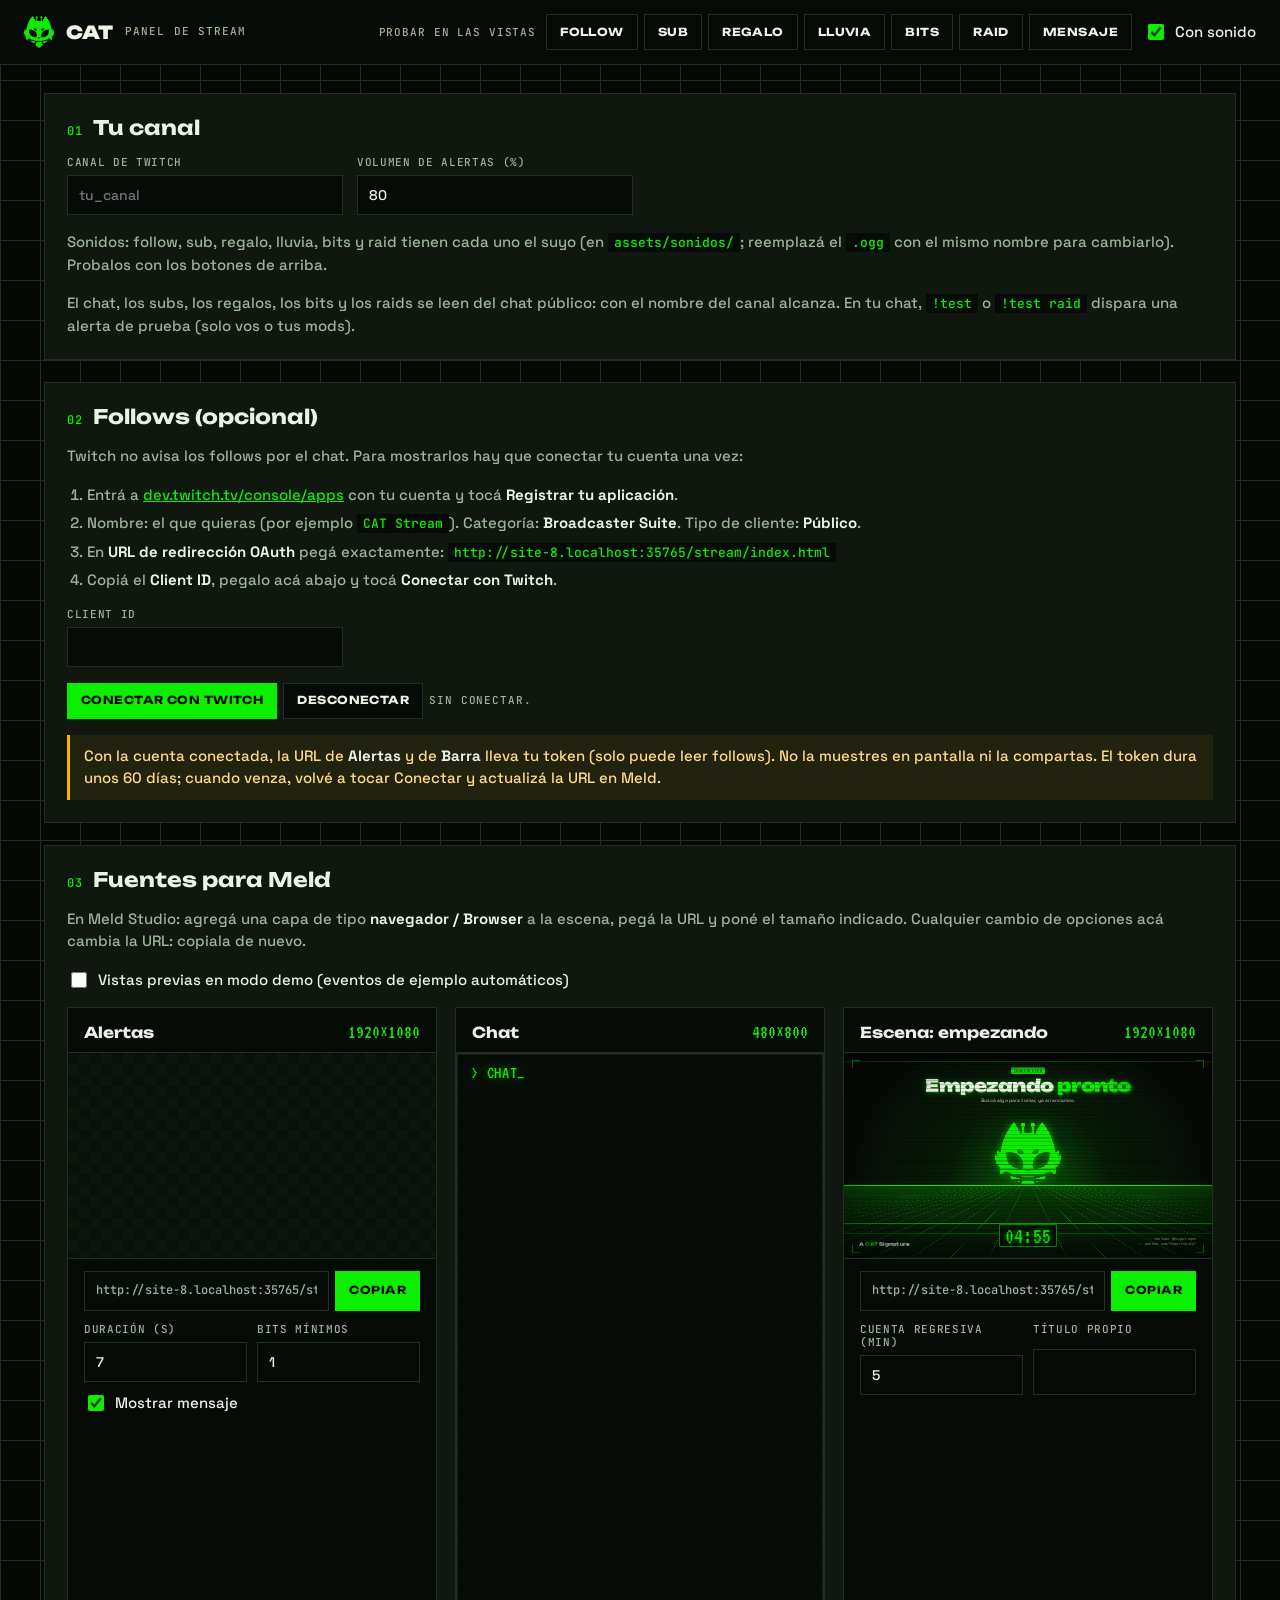
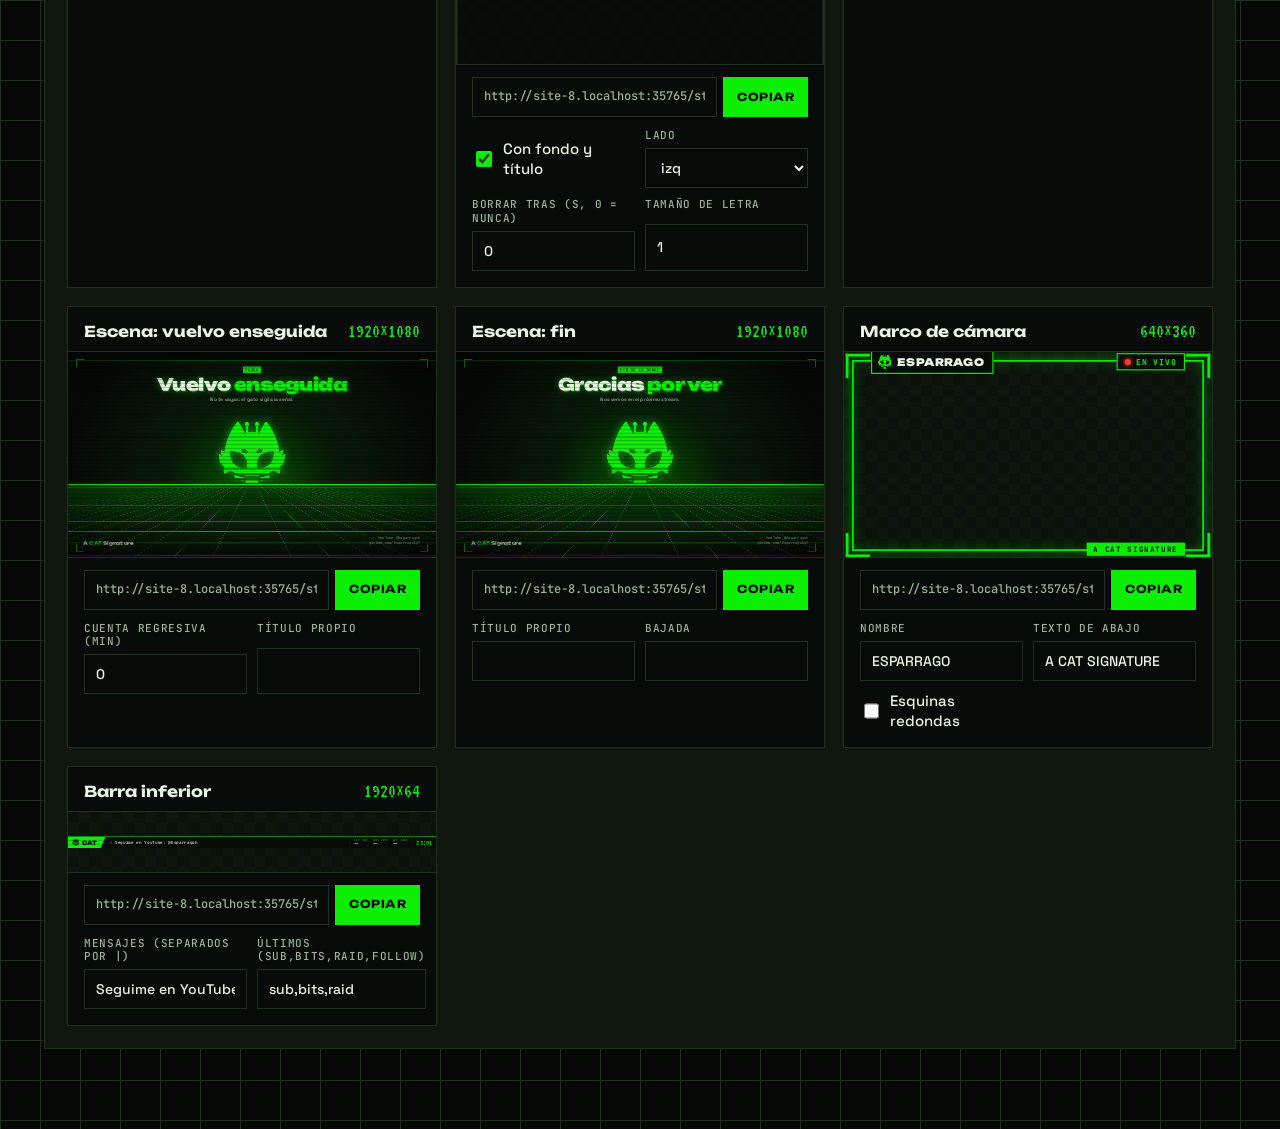
==== stream/index.html @ 01204c51 "Pack de stream CAT: alertas con sonido, chat, escenas, marco de cámara, barra y panel" ====
<!doctype html>
<html lang="es">
<head>
<meta charset="utf-8">
<meta name="viewport" content="width=device-width, initial-scale=1">
<title>CAT Stream</title>
<link rel="icon" href="assets/favicon-64.png">
<link rel="stylesheet" href="assets/cat-stream.css">
<style>
  html, body { overflow: auto; background: var(--noche); font-size: 15px; }
  body { min-height: 100vh; background: linear-gradient(var(--linea) 1px, transparent 1px) 0 0 / 40px 40px, linear-gradient(90deg, var(--linea) 1px, transparent 1px) 0 0 / 40px 40px, #050805; }
  .top { position: sticky; top: 0; z-index: 5; display: flex; align-items: center; justify-content: space-between; gap: 16px; padding: 14px 24px; background: var(--noche); border-bottom: 1px solid var(--linea); }
  .marca { display: flex; align-items: center; gap: 12px; }
  .marca .cat { width: 30px; }
  .marca b { font: 900 18px/1 var(--display); }
  .marca small { font: 500 11px/1 var(--mono); color: var(--liquen); letter-spacing: .1em; text-transform: uppercase; }
  .pruebas { display: flex; gap: 6px; flex-wrap: wrap; align-items: center; }
  .pruebas span { font: 500 11px/1 var(--mono); color: var(--liquen); text-transform: uppercase; letter-spacing: .08em; margin-right: 4px; }
  main { max-width: 1240px; margin: 0 auto; padding: 28px 24px 80px; display: grid; gap: 22px; }
  .caja { background: var(--musgo); border: 1px solid var(--linea); padding: 22px; display: grid; gap: 16px; }
  h2 { margin: 0; display: flex; gap: 10px; align-items: baseline; font: 700 20px/1.2 var(--display); }
  h2 small { font: 500 12px/1 var(--mono); color: var(--verde); letter-spacing: .1em; }
  p { margin: 0; color: var(--liquen); line-height: 1.5; }
  p b, li b { color: var(--hueso); }
  a { color: var(--verde); }
  code { font: 500 13px/1.4 var(--mono); color: var(--verde); background: var(--noche); padding: 1px 6px; }
  .campos { display: grid; grid-template-columns: repeat(auto-fill, minmax(240px, 1fr)); gap: 14px; }
  label.campo { display: grid; gap: 6px; }
  label.campo > span { font: 500 11px/1.2 var(--mono); color: var(--liquen); text-transform: uppercase; letter-spacing: .06em; }
  input[type=text], input[type=number], select { width: 100%; min-height: 40px; padding: 8px 11px; background: var(--noche); color: var(--hueso); border: 1px solid var(--linea); font: 500 14px/1.3 var(--lectura); border-radius: 0; }
  input:focus, select:focus { outline: none; border-color: var(--verde); }
  .check { display: flex; align-items: center; gap: 8px; cursor: pointer; color: var(--hueso); }
  .check input { accent-color: #0CEE00; width: 16px; height: 16px; }
  .btn { all: unset; box-sizing: border-box; cursor: pointer; display: inline-flex; align-items: center; justify-content: center; min-height: 36px; padding: 0 14px; font: 700 11px/1 var(--display); text-transform: uppercase; letter-spacing: .04em; color: var(--hueso); box-shadow: inset 0 0 0 1px var(--linea); background: var(--noche); }
  .btn:hover { color: var(--verde); box-shadow: inset 0 0 0 1px var(--verde); }
  .btn:focus-visible { outline: 2px solid var(--verde); outline-offset: 2px; }
  .btn.pri { background: var(--verde); color: var(--noche); box-shadow: none; }
  .fuentes { display: grid; grid-template-columns: repeat(auto-fill, minmax(360px, 1fr)); gap: 18px; }
  .fuente { background: var(--noche); border: 1px solid var(--linea); display: grid; align-content: start; }
  .fu-cab { display: flex; justify-content: space-between; align-items: baseline; gap: 10px; padding: 14px 16px 10px; }
  .fu-cab b { font: 700 15px/1.2 var(--display); }
  .fu-cab span { font: 400 20px/1 var(--pantalla); color: var(--verde); }
  .vista { position: relative; overflow: hidden; background: repeating-conic-gradient(#0d150d 0 25%, #0a110a 0 50%) 0 0 / 22px 22px; border-top: 1px solid var(--linea); border-bottom: 1px solid var(--linea); }
  .vista iframe { position: absolute; left: 0; top: 0; border: 0; transform-origin: 0 0; pointer-events: none; background: transparent; }
  .fu-url { display: grid; grid-template-columns: 1fr auto; gap: 6px; padding: 12px 16px 4px; }
  .fu-url input { font: 500 12px/1.3 var(--mono); color: var(--liquen); }
  .fu-op { padding: 8px 16px 16px; display: grid; gap: 10px; }
  .fu-op .campos { grid-template-columns: repeat(auto-fill, minmax(140px, 1fr)); gap: 10px; }
  ol { margin: 0; padding-left: 20px; color: var(--liquen); display: grid; gap: 6px; line-height: 1.5; }
  .estado { font: 500 13px/1.4 var(--mono); color: var(--liquen); }
  .estado.ok { color: var(--verde); }
  .aviso { border-left: 3px solid #ffb000; padding: 10px 14px; background: rgba(255,176,0,.08); color: #ffd98a; }
  @media (max-width: 600px) { .top { flex-direction: column; align-items: flex-start; } main { padding: 20px 16px 60px; } .fuentes { grid-template-columns: 1fr; } }
</style>
</head>
<body>
<header class="top">
  <div class="marca"><span class="cat"></span><b>CAT</b><small>Panel de stream</small></div>
  <div class="pruebas" id="pruebas">
    <span>Probar en las vistas</span>
    <button class="btn" data-a="follow">Follow</button>
    <button class="btn" data-a="sub">Sub</button>
    <button class="btn" data-a="gift">Regalo</button>
    <button class="btn" data-a="giftbomb">Lluvia</button>
    <button class="btn" data-a="bits">Bits</button>
    <button class="btn" data-a="raid">Raid</button>
    <button class="btn" data-c="1">Mensaje</button>
    <label class="check" style="margin-left:6px"><input type="checkbox" id="sonar" checked> Con sonido</label>
  </div>
</header>

<main>
  <section class="caja">
    <h2><small>01</small>Tu canal</h2>
    <div class="campos">
      <label class="campo"><span>Canal de Twitch</span><input type="text" id="canal" placeholder="tu_canal" autocomplete="off" spellcheck="false"></label>
      <label class="campo"><span>Volumen de alertas (%)</span><input type="number" id="volumen" min="0" max="100" value="80"></label>
    </div>
    <p>Sonidos: follow, sub, regalo, lluvia, bits y raid tienen cada uno el suyo (en <code>assets/sonidos/</code>; reemplazá el <code>.ogg</code> con el mismo nombre para cambiarlo). Probalos con los botones de arriba.</p>
    <p>El chat, los subs, los regalos, los bits y los raids se leen del chat público: con el nombre del canal alcanza. En tu chat, <code>!test</code> o <code>!test raid</code> dispara una alerta de prueba (solo vos o tus mods).</p>
  </section>

  <section class="caja">
    <h2><small>02</small>Follows (opcional)</h2>
    <p>Twitch no avisa los follows por el chat. Para mostrarlos hay que conectar tu cuenta una vez:</p>
    <ol>
      <li>Entrá a <a href="https://dev.twitch.tv/console/apps" target="_blank" rel="noopener">dev.twitch.tv/console/apps</a> con tu cuenta y tocá <b>Registrar tu aplicación</b>.</li>
      <li>Nombre: el que quieras (por ejemplo <code>CAT Stream</code>). Categoría: <b>Broadcaster Suite</b>. Tipo de cliente: <b>Público</b>.</li>
      <li>En <b>URL de redirección OAuth</b> pegá exactamente: <code id="redir"></code></li>
      <li>Copiá el <b>Client ID</b>, pegalo acá abajo y tocá <b>Conectar con Twitch</b>.</li>
    </ol>
    <div class="campos">
      <label class="campo"><span>Client ID</span><input type="text" id="cid" autocomplete="off" spellcheck="false"></label>
    </div>
    <div class="pruebas">
      <button class="btn pri" id="conectar" type="button">Conectar con Twitch</button>
      <button class="btn" id="desconectar" type="button">Desconectar</button>
      <span class="estado" id="tw-estado"></span>
    </div>
    <p class="aviso">Con la cuenta conectada, la URL de <b>Alertas</b> y de <b>Barra</b> lleva tu token (solo puede leer follows). No la muestres en pantalla ni la compartas. El token dura unos 60 días; cuando venza, volvé a tocar Conectar y actualizá la URL en Meld.</p>
  </section>

  <section class="caja">
    <h2><small>03</small>Fuentes para Meld</h2>
    <p>En Meld Studio: agregá una capa de tipo <b>navegador / Browser</b> a la escena, pegá la URL y poné el tamaño indicado. Cualquier cambio de opciones acá cambia la URL: copiala de nuevo.</p>
    <label class="check"><input type="checkbox" id="demo"> Vistas previas en modo demo (eventos de ejemplo automáticos)</label>
    <div class="fuentes" id="fuentes"></div>
  </section>
</main>

<script>
(function () {
  const $ = (s) => document.querySelector(s);
  const base = location.href.replace(/[#?].*$/, '').replace(/[^/]*$/, '');
  const self = base + 'index.html';
  $('#redir').textContent = location.origin + location.pathname;

  /* ---------- estado guardado ---------- */
  const KEY = 'cat-stream';
  let S = { canal: '', volumen: 80, cid: '', token: '', demo: false, o: {} };
  try { S = { ...S, ...JSON.parse(localStorage.getItem(KEY)) }; } catch (e) {}
  const save = () => { try { localStorage.setItem(KEY, JSON.stringify(S)); } catch (e) {} };

  // vuelta de Twitch con el token en el hash
  if (location.hash.includes('access_token=')) {
    const h = new URLSearchParams(location.hash.slice(1));
    S.token = h.get('access_token') || ''; save();
    history.replaceState(null, '', location.pathname + location.search);
  }

  /* ---------- fuentes ---------- */
  const FU = [
    { id: 'alertas', name: 'Alertas', size: [1920, 1080], file: 'alertas.html', twitch: true,
      ops: [['duracion', 'Duración (s)', 'number', 7], ['minbits', 'Bits mínimos', 'number', 1], ['mensajes', 'Mostrar mensaje', 'check', true]] },
    { id: 'chat', name: 'Chat', size: [480, 800], file: 'chat.html',
      ops: [['panel', 'Con fondo y título', 'check', true], ['lado', 'Lado', 'select', 'izq', ['izq', 'der']], ['borrar', 'Borrar tras (s, 0 = nunca)', 'number', 0], ['escala', 'Tamaño de letra', 'number', 1]] },
    { id: 'inicio', name: 'Escena: empezando', size: [1920, 1080], file: 'escena.html', fixed: { modo: 'inicio' },
      ops: [['min', 'Cuenta regresiva (min)', 'number', 5], ['titulo', 'Título propio', 'text', '']] },
    { id: 'pausa', name: 'Escena: vuelvo enseguida', size: [1920, 1080], file: 'escena.html', fixed: { modo: 'pausa' },
      ops: [['min', 'Cuenta regresiva (min)', 'number', 0], ['titulo', 'Título propio', 'text', '']] },
    { id: 'fin', name: 'Escena: fin', size: [1920, 1080], file: 'escena.html', fixed: { modo: 'fin' },
      ops: [['titulo', 'Título propio', 'text', ''], ['sub', 'Bajada', 'text', '']] },
    { id: 'camara', name: 'Marco de cámara', size: [640, 360], file: 'camara.html',
      ops: [['nombre', 'Nombre', 'text', 'ESPARRAGO'], ['abajo', 'Texto de abajo', 'text', 'A CAT SIGNATURE'], ['redondo', 'Esquinas redondas', 'check', false]] },
    { id: 'barra', name: 'Barra inferior', size: [1920, 64], file: 'barra.html', twitch: true,
      ops: [['msgs', 'Mensajes (separados por |)', 'text', 'Seguime en YouTube: @Esparragoh|Mis mods: github.com/EsparragoCAT|A CAT Signature'], ['ultimos', 'Últimos (sub,bits,raid,follow)', 'text', 'sub,bits,raid']] }
  ];

  function url(f, preview) {
    const p = new URLSearchParams();
    if (S.canal) p.set('canal', S.canal.toLowerCase().trim());
    Object.entries(f.fixed || {}).forEach(([k, v]) => p.set(k, v));
    const o = S.o[f.id] || {};
    for (const [k, , type, def] of f.ops) {
      const v = k in o ? o[k] : def;
      if (type === 'check') { if (v !== def) p.set(k, v ? '1' : '0'); else if (v && k === 'panel') p.set(k, '1'); }
      else if (String(v) !== String(def) || ['min', 'nombre'].includes(k)) { if (v !== '' && v != null) p.set(k, v); }
    }
    if (f.id === 'alertas') p.set('volumen', S.volumen);
    if (f.twitch && S.cid && S.token && !preview) { p.set('cid', S.cid); p.set('token', S.token); }
    if (preview) { p.set('sonido', '0'); if (S.demo) p.set('demo', '1'); }
    return base + f.file + '?' + p.toString();
  }

  const box = $('#fuentes');
  box.innerHTML = FU.map((f) => `
    <article class="fuente" data-f="${f.id}">
      <div class="fu-cab"><b>${f.name}</b><span>${f.size[0]}×${f.size[1]}</span></div>
      <div class="vista" style="aspect-ratio:${f.size[0]}/${Math.max(f.size[1], f.size[0] / 6)}"><iframe title="Vista previa: ${f.name}" width="${f.size[0]}" height="${f.size[1]}"></iframe></div>
      <div class="fu-url"><input type="text" readonly aria-label="URL de ${f.name}"><button class="btn pri" type="button" data-copy>Copiar</button></div>
      <div class="fu-op"><div class="campos">${f.ops.map(([k, lbl, type, def, choices]) => {
        const v = (S.o[f.id] || {})[k] ?? def;
        if (type === 'check') return `<label class="check"><input type="checkbox" data-k="${k}" ${v ? 'checked' : ''}> ${lbl}</label>`;
        if (type === 'select') return `<label class="campo"><span>${lbl}</span><select data-k="${k}">${choices.map((c) => `<option ${c === v ? 'selected' : ''}>${c}</option>`).join('')}</select></label>`;
        return `<label class="campo"><span>${lbl}</span><input type="${type}" data-k="${k}" value="${String(v).replace(/"/g, '&quot;')}"></label>`;
      }).join('')}</div></div>
    </article>`).join('');

  function scale(art) {
    const v = art.querySelector('.vista'), fr = art.querySelector('iframe');
    const s = v.clientWidth / fr.width; fr.style.transform = `scale(${s})`;
    if (+fr.height * s < v.clientHeight) fr.style.top = (v.clientHeight - fr.height * s) / 2 + 'px';
  }
  const ro = new ResizeObserver((es) => es.forEach((e) => scale(e.target.closest('.fuente'))));

  function refresh(onlyId) {
    for (const f of FU) {
      if (onlyId && f.id !== onlyId) continue;
      const art = box.querySelector(`[data-f="${f.id}"]`);
      art.querySelector('.fu-url input').value = url(f, false);
      const fr = art.querySelector('iframe'), src = url(f, true);
      if (fr.dataset.src !== src) { fr.dataset.src = src; fr.src = src; }
    }
  }
  box.querySelectorAll('.fuente').forEach((a) => { ro.observe(a.querySelector('.vista')); });

  box.addEventListener('input', (e) => {
    const el = e.target.closest('[data-k]'); if (!el) return;
    const id = el.closest('.fuente').dataset.f;
    S.o[id] = S.o[id] || {};
    S.o[id][el.dataset.k] = el.type === 'checkbox' ? el.checked : el.type === 'number' ? +el.value : el.value;
    save(); clearTimeout(refresh.t); refresh.t = setTimeout(() => refresh(id), 400);
  });
  box.addEventListener('click', async (e) => {
    const b = e.target.closest('[data-copy]'); if (!b) return;
    const inp = b.previousElementSibling;
    try { await navigator.clipboard.writeText(inp.value); } catch (err) { inp.select(); document.execCommand('copy'); }
    b.textContent = 'Copiada'; setTimeout(() => { b.textContent = 'Copiar'; }, 1400);
  });

  /* ---------- canal y opciones generales ---------- */
  $('#canal').value = S.canal; $('#volumen').value = S.volumen; $('#cid').value = S.cid; $('#demo').checked = S.demo;
  $('#canal').addEventListener('input', (e) => { S.canal = e.target.value.replace(/[^a-zA-Z0-9_]/g, ''); save(); clearTimeout(refresh.t); refresh.t = setTimeout(() => refresh(), 500); });
  $('#volumen').addEventListener('input', (e) => { S.volumen = Math.max(0, Math.min(100, +e.target.value || 0)); save(); refresh('alertas'); });
  $('#cid').addEventListener('input', (e) => { S.cid = e.target.value.trim(); save(); });
  $('#demo').addEventListener('change', (e) => { S.demo = e.target.checked; save(); refresh(); });

  /* ---------- pruebas ---------- */
  $('#pruebas').addEventListener('click', (e) => {
    const b = e.target.closest('button'); if (!b) return;
    const msg = b.dataset.a ? { cat: 'alert', kind: b.dataset.a } : { cat: 'chat' };
    box.querySelectorAll('iframe').forEach((fr) => fr.contentWindow && fr.contentWindow.postMessage(msg, '*'));
    // las vistas previas van en silencio; el sonido de prueba suena acá, al volumen elegido
    if (b.dataset.a && $('#sonar').checked) {
      const play = (n, g) => { const a = new Audio('assets/sonidos/' + n + '.ogg'); a.volume = Math.min(1, g * S.volumen / 100); a.play().catch(() => {}); };
      play('encender', 0.45); setTimeout(() => play(b.dataset.a, 1), 140);
    }
  });

  /* ---------- conexión para follows ---------- */
  async function check() {
    const st = $('#tw-estado');
    if (!S.cid || !S.token) { st.textContent = 'Sin conectar.'; st.className = 'estado'; return; }
    try {
      const r = await fetch('https://id.twitch.tv/oauth2/validate', { headers: { Authorization: 'OAuth ' + S.token } });
      if (!r.ok) throw 0;
      const j = await r.json();
      const days = Math.floor(j.expires_in / 86400);
      st.textContent = `Conectado como ${j.login}${days ? ` · vence en ${days} días` : ''}.`; st.className = 'estado ok';
      if (!S.canal) { S.canal = j.login; $('#canal').value = j.login; save(); refresh(); }
    } catch (e) { st.textContent = 'El token venció o no es válido: tocá Conectar de nuevo.'; st.className = 'estado'; }
  }
  $('#conectar').addEventListener('click', () => {
    if (!S.cid) { $('#cid').focus(); $('#tw-estado').textContent = 'Primero pegá el Client ID.'; return; }
    const p = new URLSearchParams({ client_id: S.cid, redirect_uri: location.origin + location.pathname, response_type: 'token', scope: 'moderator:read:followers' });
    location.href = 'https://id.twitch.tv/oauth2/authorize?' + p;
  });
  $('#desconectar').addEventListener('click', () => { S.token = ''; save(); check(); refresh(); });

  refresh(); check();
})();
</script>
</body>
</html>
---- stream/assets/cat-stream.css ----
/* CAT Stream: estilos compartidos de los overlays */
@import url("https://fonts.googleapis.com/css2?family=Unbounded:wght@500;700;900&family=Space+Grotesk:wght@400;500;700&family=JetBrains+Mono:wght@500;700&family=VT323&display=swap");

:root {
  --verde: #0CEE00; --noche: #070b07; --musgo: #0f170f; --bosque: #172217; --linea: #223022;
  --sombra: #0a6b02; --hueso: #eaf4e6; --liquen: #9db39a;
  --display: "Unbounded", system-ui, sans-serif; --lectura: "Space Grotesk", system-ui, sans-serif;
  --mono: "JetBrains Mono", ui-monospace, monospace; --pantalla: "VT323", ui-monospace, monospace;
  --glow: 0 0 18px rgba(12, 238, 0, .55);
}
* { box-sizing: border-box; }
html, body { margin: 0; background: transparent; color: var(--hueso); font: 500 20px/1.35 var(--lectura); overflow: hidden; }
.cat { display: inline-block; aspect-ratio: 839 / 900; background: var(--verde); -webkit-mask: url("cat-mask.png") center / contain no-repeat; mask: url("cat-mask.png") center / contain no-repeat; }
.hud { position: absolute; inset: 0; pointer-events: none;
  --c: var(--verde); --l: 28px; --t: 3px;
  background:
    linear-gradient(var(--c), var(--c)) 0 0 / var(--l) var(--t) no-repeat, linear-gradient(var(--c), var(--c)) 0 0 / var(--t) var(--l) no-repeat,
    linear-gradient(var(--c), var(--c)) 100% 0 / var(--l) var(--t) no-repeat, linear-gradient(var(--c), var(--c)) 100% 0 / var(--t) var(--l) no-repeat,
    linear-gradient(var(--c), var(--c)) 0 100% / var(--l) var(--t) no-repeat, linear-gradient(var(--c), var(--c)) 0 100% / var(--t) var(--l) no-repeat,
    linear-gradient(var(--c), var(--c)) 100% 100% / var(--l) var(--t) no-repeat, linear-gradient(var(--c), var(--c)) 100% 100% / var(--t) var(--l) no-repeat; }
.scan::after { content: ""; position: absolute; inset: 0; pointer-events: none; background: repeating-linear-gradient(to bottom, transparent 0 2px, rgba(0, 0, 0, .18) 2px 3px); }
.chip { display: inline-block; padding: 4px 9px; background: var(--verde); color: var(--noche); font: 700 13px/1.2 var(--mono); letter-spacing: .1em; text-transform: uppercase; }
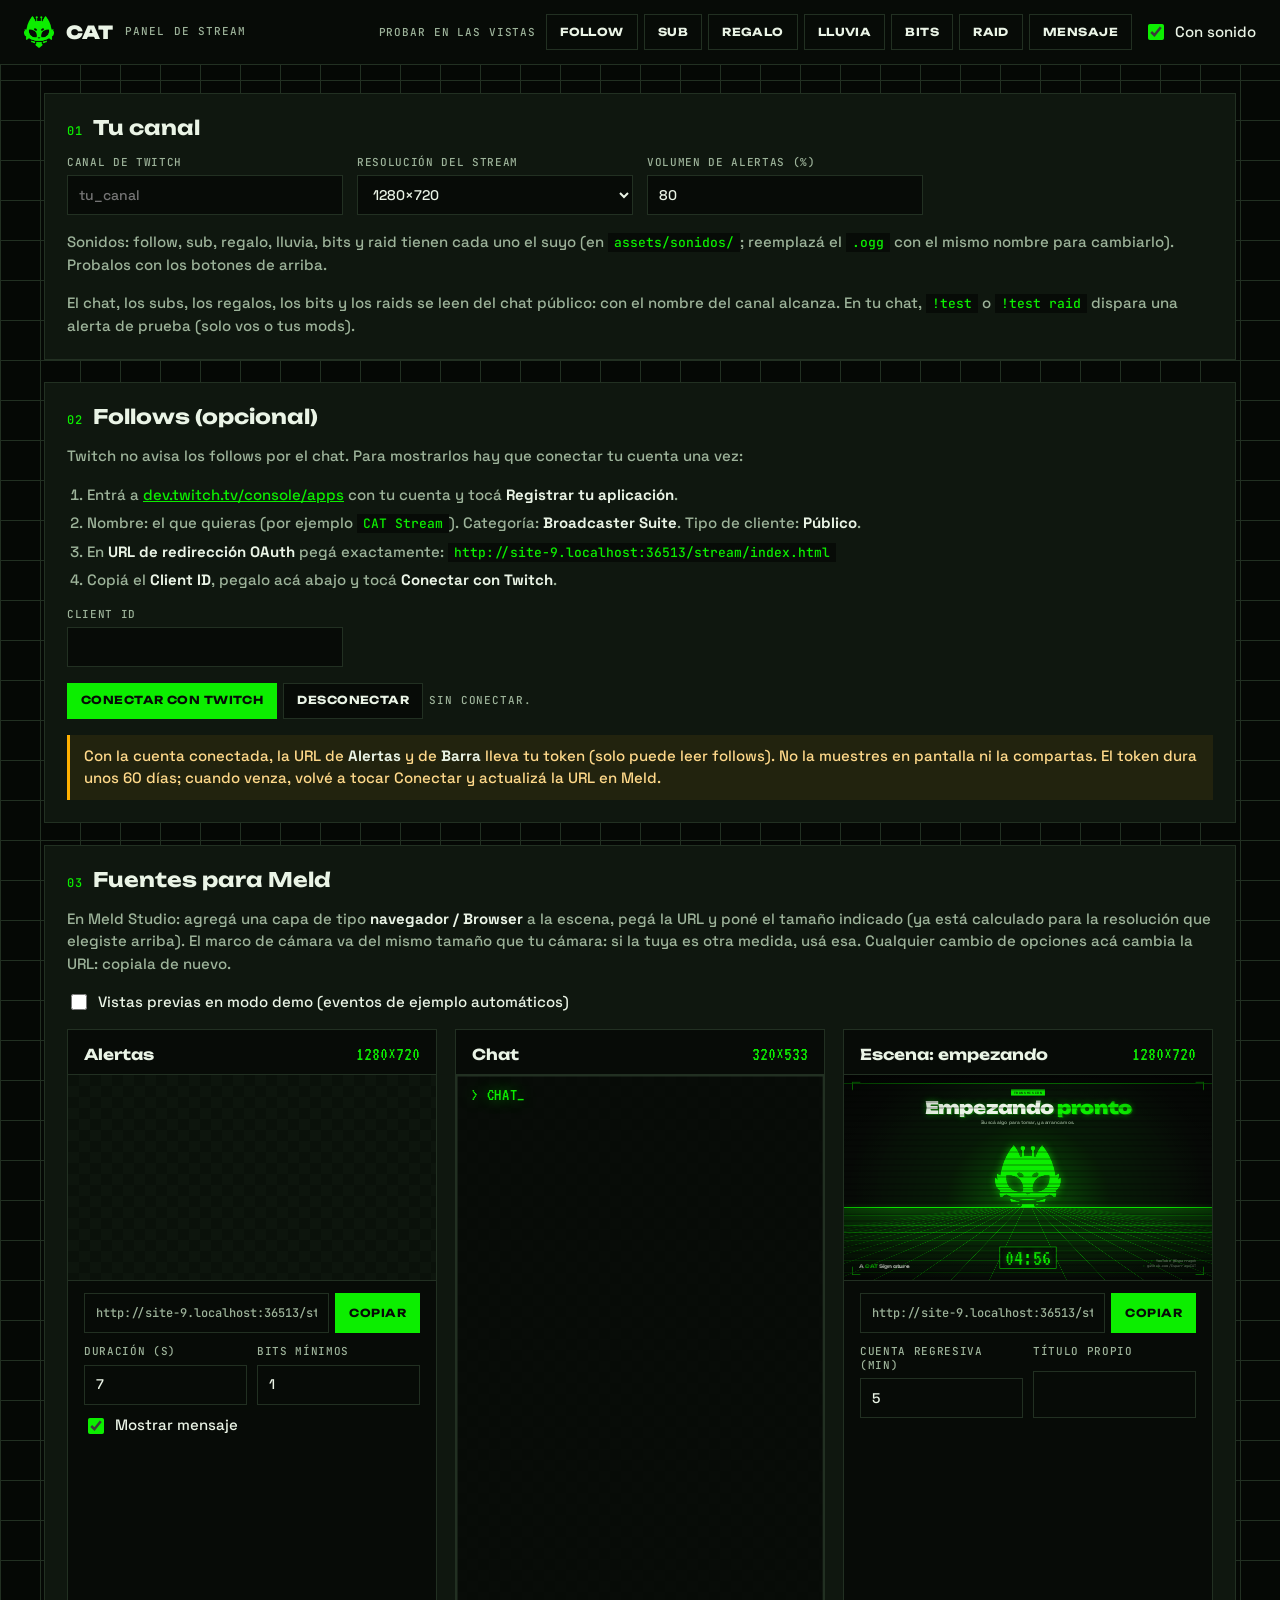
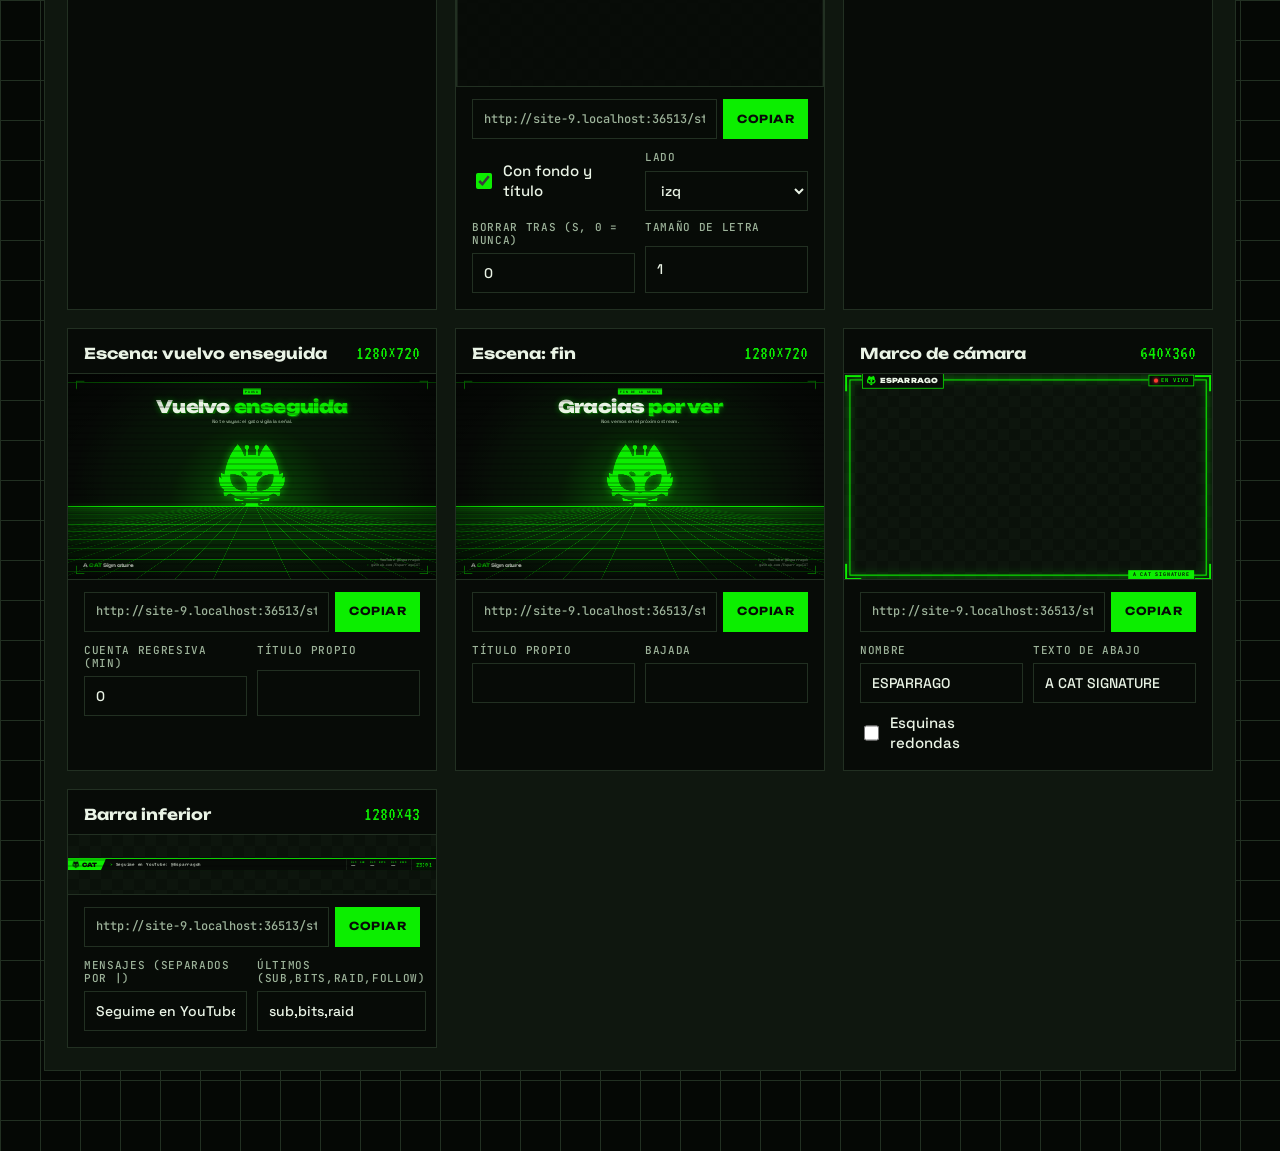
==== commit 5ea594c1: "Stream: escala para 1280x720 y escenas a 30 fps" ====
--- a/stream/index.html
+++ b/stream/index.html
@@ -74,6 +74,7 @@
     <h2><small>01</small>Tu canal</h2>
     <div class="campos">
       <label class="campo"><span>Canal de Twitch</span><input type="text" id="canal" placeholder="tu_canal" autocomplete="off" spellcheck="false"></label>
+      <label class="campo"><span>Resolución del stream</span><select id="res"><option value="720">1280×720</option><option value="1080">1920×1080</option></select></label>
       <label class="campo"><span>Volumen de alertas (%)</span><input type="number" id="volumen" min="0" max="100" value="80"></label>
     </div>
     <p>Sonidos: follow, sub, regalo, lluvia, bits y raid tienen cada uno el suyo (en <code>assets/sonidos/</code>; reemplazá el <code>.ogg</code> con el mismo nombre para cambiarlo). Probalos con los botones de arriba.</p>
@@ -102,7 +103,7 @@
 
   <section class="caja">
     <h2><small>03</small>Fuentes para Meld</h2>
-    <p>En Meld Studio: agregá una capa de tipo <b>navegador / Browser</b> a la escena, pegá la URL y poné el tamaño indicado. Cualquier cambio de opciones acá cambia la URL: copiala de nuevo.</p>
+    <p>En Meld Studio: agregá una capa de tipo <b>navegador / Browser</b> a la escena, pegá la URL y poné el tamaño indicado (ya está calculado para la resolución que elegiste arriba). El marco de cámara va del mismo tamaño que tu cámara: si la tuya es otra medida, usá esa. Cualquier cambio de opciones acá cambia la URL: copiala de nuevo.</p>
     <label class="check"><input type="checkbox" id="demo"> Vistas previas en modo demo (eventos de ejemplo automáticos)</label>
     <div class="fuentes" id="fuentes"></div>
   </section>
@@ -117,7 +118,7 @@
 
   /* ---------- estado guardado ---------- */
   const KEY = 'cat-stream';
-  let S = { canal: '', volumen: 80, cid: '', token: '', demo: false, o: {} };
+  let S = { canal: '', volumen: 80, cid: '', token: '', demo: false, res: '720', o: {} };
   try { S = { ...S, ...JSON.parse(localStorage.getItem(KEY)) }; } catch (e) {}
   const save = () => { try { localStorage.setItem(KEY, JSON.stringify(S)); } catch (e) {} };
 
@@ -140,11 +141,14 @@
       ops: [['min', 'Cuenta regresiva (min)', 'number', 0], ['titulo', 'Título propio', 'text', '']] },
     { id: 'fin', name: 'Escena: fin', size: [1920, 1080], file: 'escena.html', fixed: { modo: 'fin' },
       ops: [['titulo', 'Título propio', 'text', ''], ['sub', 'Bajada', 'text', '']] },
-    { id: 'camara', name: 'Marco de cámara', size: [640, 360], file: 'camara.html',
+    { id: 'camara', name: 'Marco de cámara', size: [960, 540], file: 'camara.html',
       ops: [['nombre', 'Nombre', 'text', 'ESPARRAGO'], ['abajo', 'Texto de abajo', 'text', 'A CAT SIGNATURE'], ['redondo', 'Esquinas redondas', 'check', false]] },
     { id: 'barra', name: 'Barra inferior', size: [1920, 64], file: 'barra.html', twitch: true,
       ops: [['msgs', 'Mensajes (separados por |)', 'text', 'Seguime en YouTube: @Esparragoh|Mis mods: github.com/EsparragoCAT|A CAT Signature'], ['ultimos', 'Últimos (sub,bits,raid,follow)', 'text', 'sub,bits,raid']] }
   ];
+
+  const K = () => (S.res === '1080' ? 1 : 2 / 3);
+  const sz = (f) => [Math.round(f.size[0] * K()), Math.round(f.size[1] * K())];
 
   function url(f, preview) {
     const p = new URLSearchParams();
@@ -157,6 +161,7 @@
       else if (String(v) !== String(def) || ['min', 'nombre'].includes(k)) { if (v !== '' && v != null) p.set(k, v); }
     }
     if (f.id === 'alertas') p.set('volumen', S.volumen);
+    if ((f.id === 'chat' || f.id === 'camara') && K() !== 1) p.set('zoom', K().toFixed(3));
     if (f.twitch && S.cid && S.token && !preview) { p.set('cid', S.cid); p.set('token', S.token); }
     if (preview) { p.set('sonido', '0'); if (S.demo) p.set('demo', '1'); }
     return base + f.file + '?' + p.toString();
@@ -165,8 +170,8 @@
   const box = $('#fuentes');
   box.innerHTML = FU.map((f) => `
     <article class="fuente" data-f="${f.id}">
-      <div class="fu-cab"><b>${f.name}</b><span>${f.size[0]}×${f.size[1]}</span></div>
-      <div class="vista" style="aspect-ratio:${f.size[0]}/${Math.max(f.size[1], f.size[0] / 6)}"><iframe title="Vista previa: ${f.name}" width="${f.size[0]}" height="${f.size[1]}"></iframe></div>
+      <div class="fu-cab"><b>${f.name}</b><span>${sz(f)[0]}×${sz(f)[1]}</span></div>
+      <div class="vista" style="aspect-ratio:${sz(f)[0]}/${Math.max(sz(f)[1], sz(f)[0] / 6)}"><iframe title="Vista previa: ${f.name}" width="${sz(f)[0]}" height="${sz(f)[1]}"></iframe></div>
       <div class="fu-url"><input type="text" readonly aria-label="URL de ${f.name}"><button class="btn pri" type="button" data-copy>Copiar</button></div>
       <div class="fu-op"><div class="campos">${f.ops.map(([k, lbl, type, def, choices]) => {
         const v = (S.o[f.id] || {})[k] ?? def;
@@ -209,6 +214,7 @@
   });
 
   /* ---------- canal y opciones generales ---------- */
+  $('#res').value = S.res; $('#res').addEventListener('change', (e) => { S.res = e.target.value; save(); location.reload(); });
   $('#canal').value = S.canal; $('#volumen').value = S.volumen; $('#cid').value = S.cid; $('#demo').checked = S.demo;
   $('#canal').addEventListener('input', (e) => { S.canal = e.target.value.replace(/[^a-zA-Z0-9_]/g, ''); save(); clearTimeout(refresh.t); refresh.t = setTimeout(() => refresh(), 500); });
   $('#volumen').addEventListener('input', (e) => { S.volumen = Math.max(0, Math.min(100, +e.target.value || 0)); save(); refresh('alertas'); });
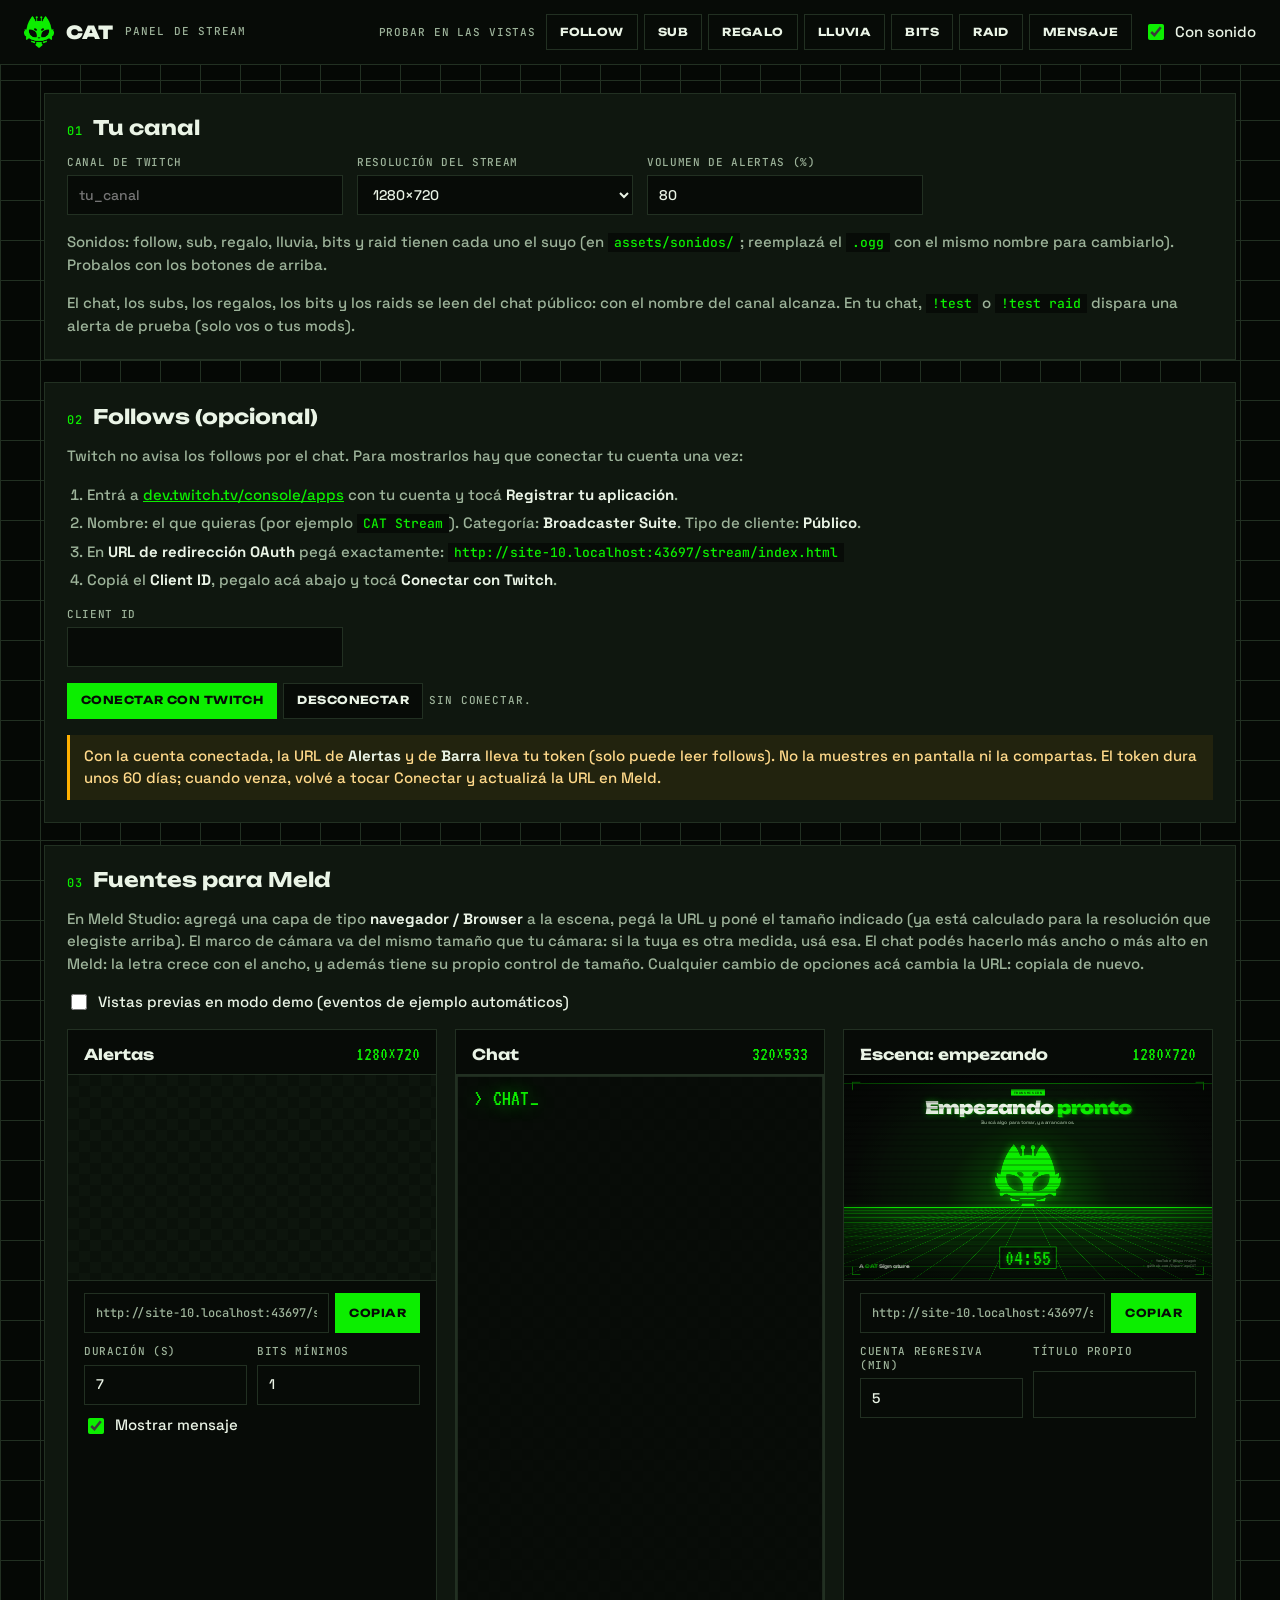
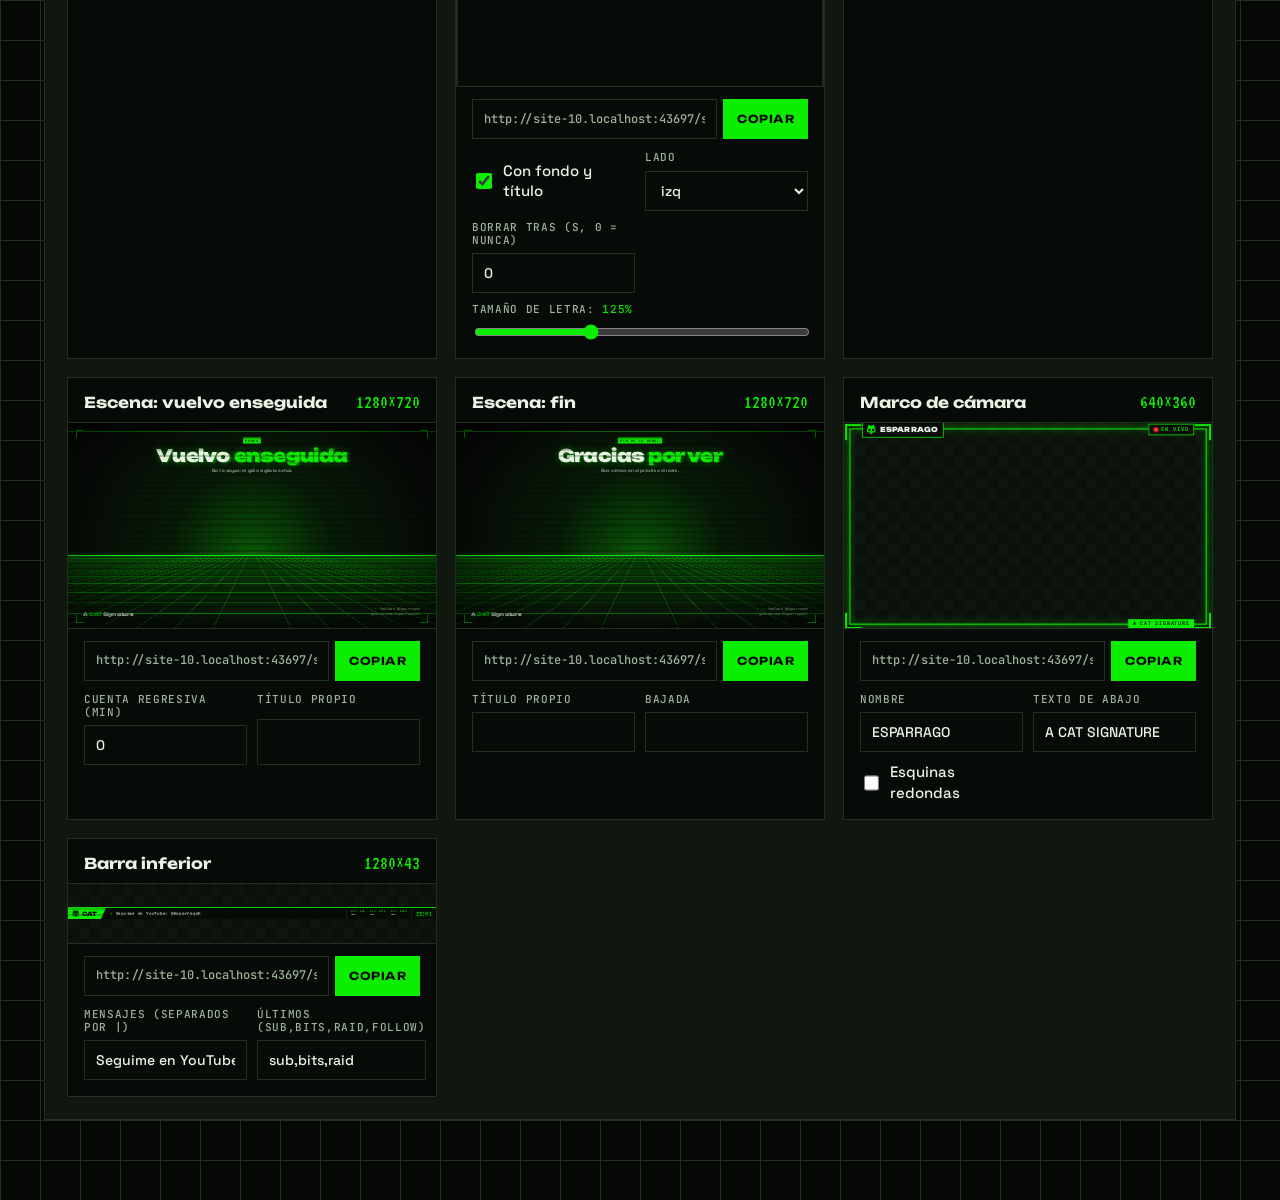
==== commit 985e89d1: "Stream: alertas distintas por tipo, raid con hackeo de pantalla y chat más grande" ====
--- a/stream/index.html
+++ b/stream/index.html
@@ -45,6 +45,9 @@
   .fu-url { display: grid; grid-template-columns: 1fr auto; gap: 6px; padding: 12px 16px 4px; }
   .fu-url input { font: 500 12px/1.3 var(--mono); color: var(--liquen); }
   .fu-op { padding: 8px 16px 16px; display: grid; gap: 10px; }
+  .rango { grid-column: 1 / -1; }
+  .rango input { width: 100%; accent-color: #0CEE00; }
+  .rango output { color: var(--verde); }
   .fu-op .campos { grid-template-columns: repeat(auto-fill, minmax(140px, 1fr)); gap: 10px; }
   ol { margin: 0; padding-left: 20px; color: var(--liquen); display: grid; gap: 6px; line-height: 1.5; }
   .estado { font: 500 13px/1.4 var(--mono); color: var(--liquen); }
@@ -103,7 +106,7 @@
 
   <section class="caja">
     <h2><small>03</small>Fuentes para Meld</h2>
-    <p>En Meld Studio: agregá una capa de tipo <b>navegador / Browser</b> a la escena, pegá la URL y poné el tamaño indicado (ya está calculado para la resolución que elegiste arriba). El marco de cámara va del mismo tamaño que tu cámara: si la tuya es otra medida, usá esa. Cualquier cambio de opciones acá cambia la URL: copiala de nuevo.</p>
+    <p>En Meld Studio: agregá una capa de tipo <b>navegador / Browser</b> a la escena, pegá la URL y poné el tamaño indicado (ya está calculado para la resolución que elegiste arriba). El marco de cámara va del mismo tamaño que tu cámara: si la tuya es otra medida, usá esa. El chat podés hacerlo más ancho o más alto en Meld: la letra crece con el ancho, y además tiene su propio control de tamaño. Cualquier cambio de opciones acá cambia la URL: copiala de nuevo.</p>
     <label class="check"><input type="checkbox" id="demo"> Vistas previas en modo demo (eventos de ejemplo automáticos)</label>
     <div class="fuentes" id="fuentes"></div>
   </section>
@@ -134,7 +137,7 @@
     { id: 'alertas', name: 'Alertas', size: [1920, 1080], file: 'alertas.html', twitch: true,
       ops: [['duracion', 'Duración (s)', 'number', 7], ['minbits', 'Bits mínimos', 'number', 1], ['mensajes', 'Mostrar mensaje', 'check', true]] },
     { id: 'chat', name: 'Chat', size: [480, 800], file: 'chat.html',
-      ops: [['panel', 'Con fondo y título', 'check', true], ['lado', 'Lado', 'select', 'izq', ['izq', 'der']], ['borrar', 'Borrar tras (s, 0 = nunca)', 'number', 0], ['escala', 'Tamaño de letra', 'number', 1]] },
+      ops: [['panel', 'Con fondo y título', 'check', true], ['lado', 'Lado', 'select', 'izq', ['izq', 'der']], ['borrar', 'Borrar tras (s, 0 = nunca)', 'number', 0], ['escala', 'Tamaño de letra', 'range', 125]] },
     { id: 'inicio', name: 'Escena: empezando', size: [1920, 1080], file: 'escena.html', fixed: { modo: 'inicio' },
       ops: [['min', 'Cuenta regresiva (min)', 'number', 5], ['titulo', 'Título propio', 'text', '']] },
     { id: 'pausa', name: 'Escena: vuelvo enseguida', size: [1920, 1080], file: 'escena.html', fixed: { modo: 'pausa' },
@@ -161,7 +164,12 @@
       else if (String(v) !== String(def) || ['min', 'nombre'].includes(k)) { if (v !== '' && v != null) p.set(k, v); }
     }
     if (f.id === 'alertas') p.set('volumen', S.volumen);
-    if ((f.id === 'chat' || f.id === 'camara') && K() !== 1) p.set('zoom', K().toFixed(3));
+    if (f.id === 'camara' && K() !== 1) p.set('zoom', K().toFixed(3));
+    if (f.id === 'chat') {
+      let e = (S.o.chat || {}).escala ?? 125;
+      if (e < 10) e = Math.round(e * 125); // guardado de la versión anterior (1 = tamaño viejo)
+      if (e !== 125) p.set('escala', (e / 100).toFixed(2)); else p.delete('escala');
+    }
     if (f.twitch && S.cid && S.token && !preview) { p.set('cid', S.cid); p.set('token', S.token); }
     if (preview) { p.set('sonido', '0'); if (S.demo) p.set('demo', '1'); }
     return base + f.file + '?' + p.toString();
@@ -177,6 +185,7 @@
         const v = (S.o[f.id] || {})[k] ?? def;
         if (type === 'check') return `<label class="check"><input type="checkbox" data-k="${k}" ${v ? 'checked' : ''}> ${lbl}</label>`;
         if (type === 'select') return `<label class="campo"><span>${lbl}</span><select data-k="${k}">${choices.map((c) => `<option ${c === v ? 'selected' : ''}>${c}</option>`).join('')}</select></label>`;
+        if (type === 'range') return `<label class="campo rango"><span>${lbl}: <output>${v}%</output></span><input type="range" min="60" max="250" step="5" data-k="${k}" value="${v}"></label>`;
         return `<label class="campo"><span>${lbl}</span><input type="${type}" data-k="${k}" value="${String(v).replace(/"/g, '&quot;')}"></label>`;
       }).join('')}</div></div>
     </article>`).join('');
@@ -203,7 +212,8 @@
     const el = e.target.closest('[data-k]'); if (!el) return;
     const id = el.closest('.fuente').dataset.f;
     S.o[id] = S.o[id] || {};
-    S.o[id][el.dataset.k] = el.type === 'checkbox' ? el.checked : el.type === 'number' ? +el.value : el.value;
+    S.o[id][el.dataset.k] = el.type === 'checkbox' ? el.checked : (el.type === 'number' || el.type === 'range') ? +el.value : el.value;
+    if (el.type === 'range') el.closest('label').querySelector('output').textContent = el.value + '%';
     save(); clearTimeout(refresh.t); refresh.t = setTimeout(() => refresh(id), 400);
   });
   box.addEventListener('click', async (e) => {
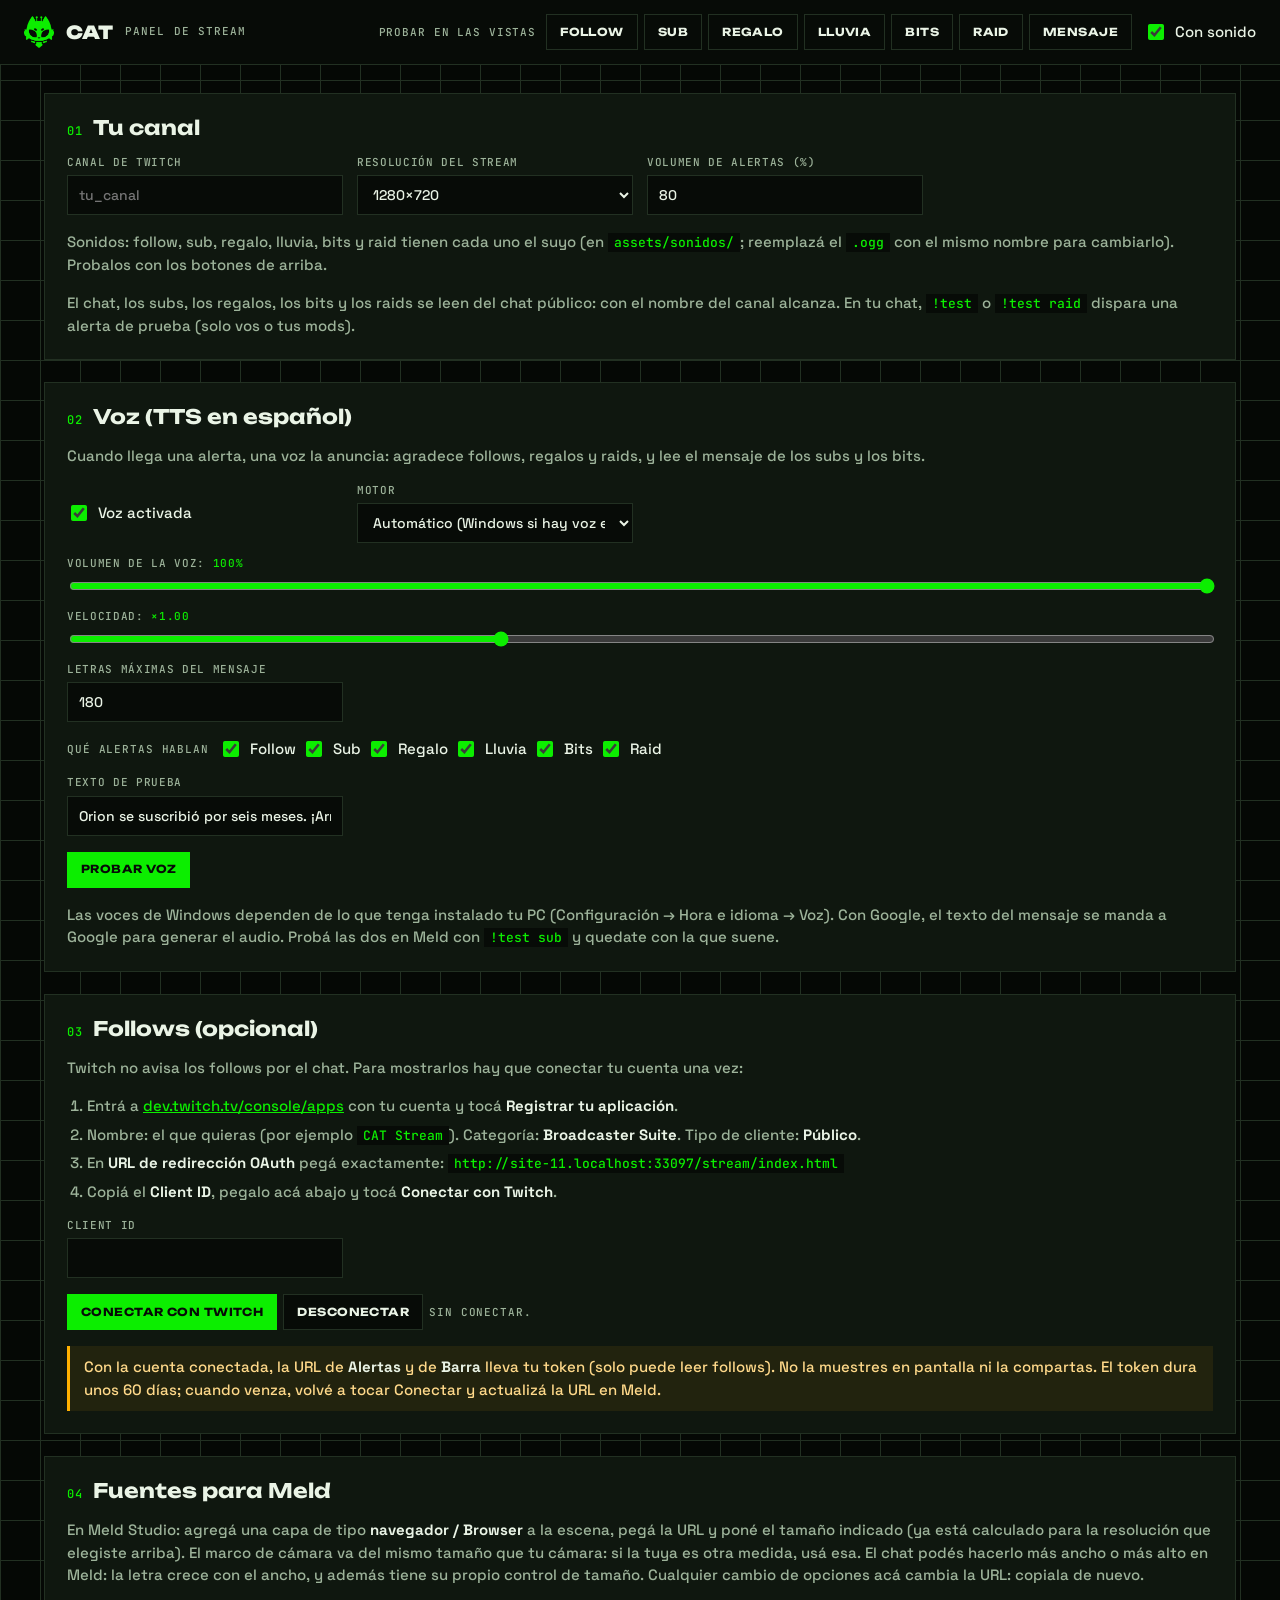
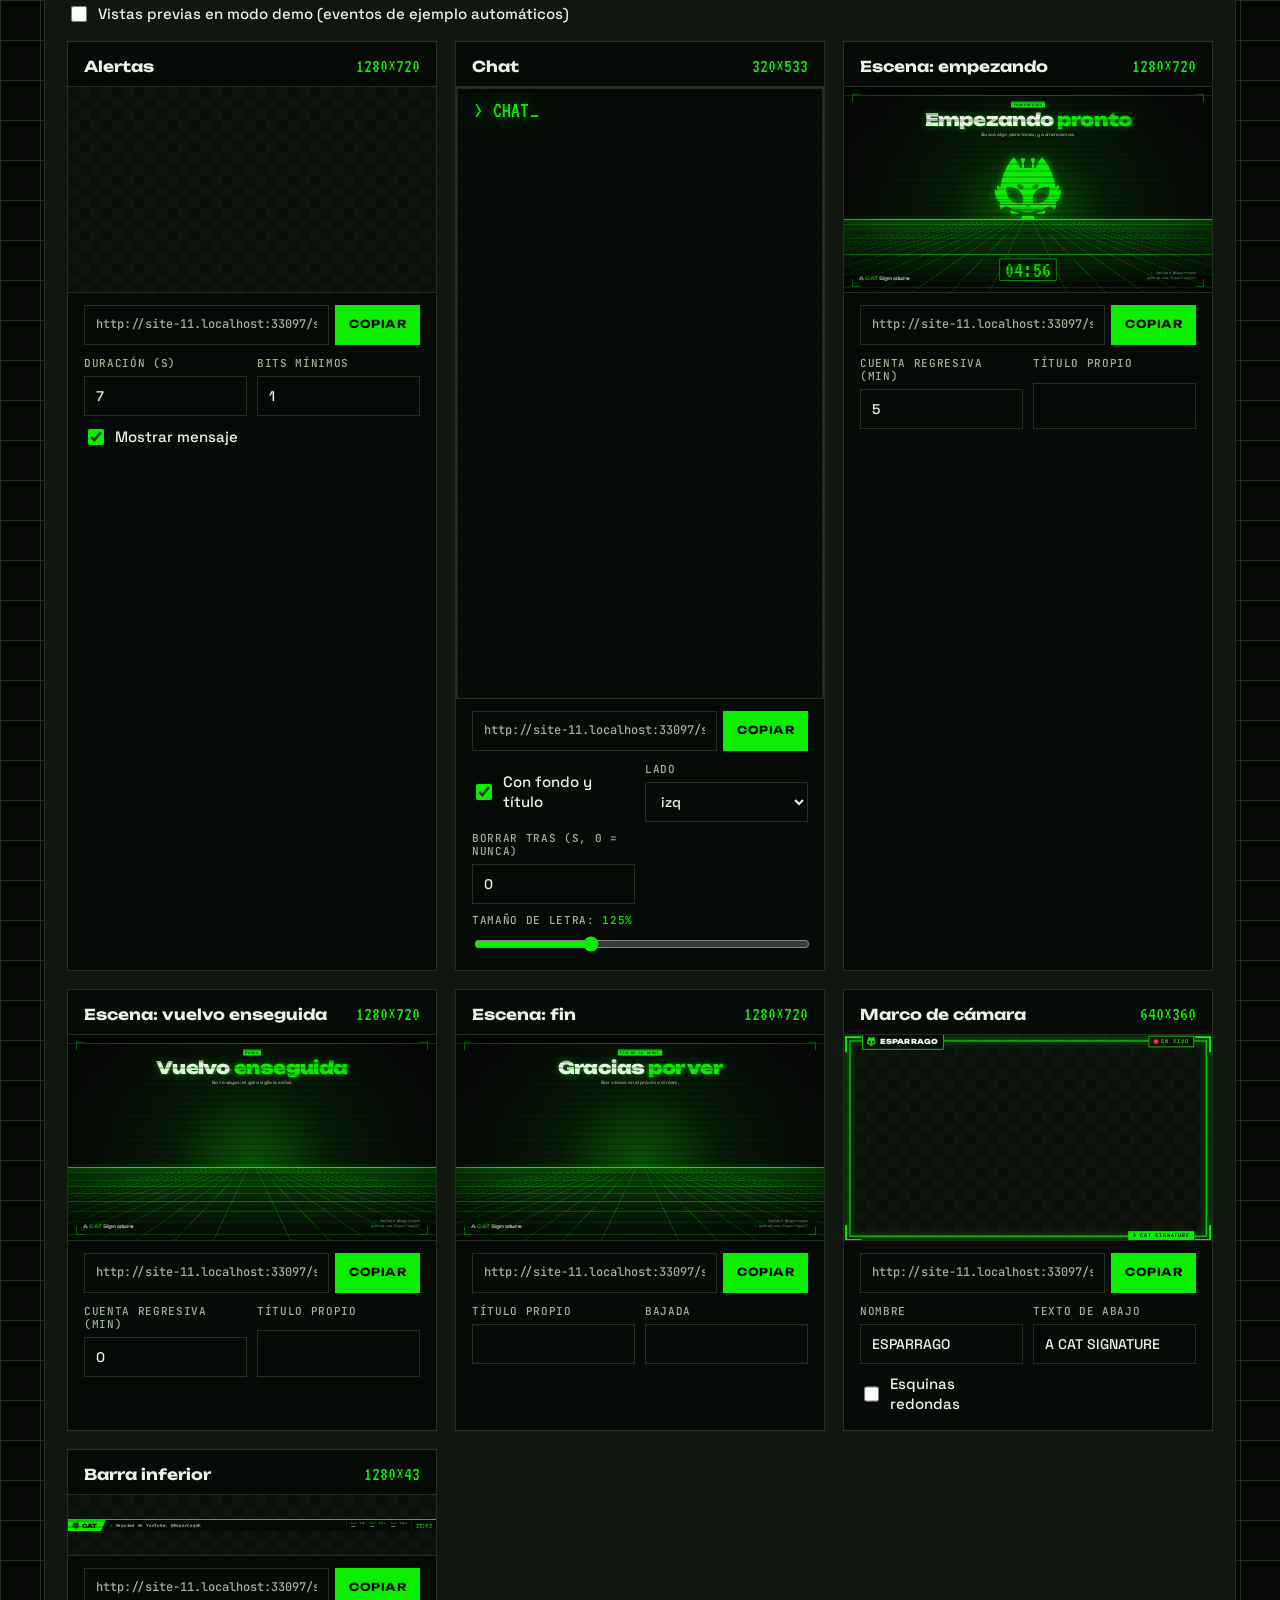
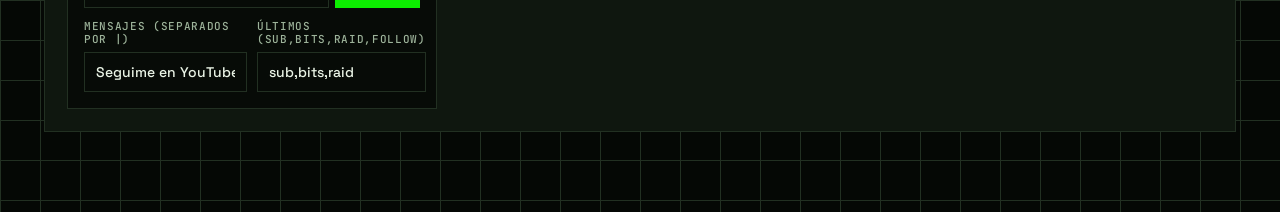
==== commit 04fbadcb: "Stream: melodías propias para las alertas, música hacker y nueva recuperación en el raid, voz en esp" ====
--- a/stream/index.html
+++ b/stream/index.html
@@ -85,7 +85,36 @@
   </section>
 
   <section class="caja">
-    <h2><small>02</small>Follows (opcional)</h2>
+    <h2><small>02</small>Voz (TTS en español)</h2>
+    <p>Cuando llega una alerta, una voz la anuncia: agradece follows, regalos y raids, y lee el mensaje de los subs y los bits.</p>
+    <div class="campos">
+      <label class="check"><input type="checkbox" id="tts"> Voz activada</label>
+      <label class="campo"><span>Motor</span><select id="ttsmotor">
+        <option value="auto">Automático (Windows si hay voz en español, si no Google)</option>
+        <option value="navegador">Solo voces de Windows</option>
+        <option value="google">Solo Google</option></select></label>
+      <label class="campo rango"><span>Volumen de la voz: <output id="ttsvol-o"></output></span><input type="range" id="ttsvol" min="0" max="100" step="5"></label>
+      <label class="campo rango"><span>Velocidad: <output id="ttsvel-o"></output></span><input type="range" id="ttsvel" min="0.7" max="1.5" step="0.05"></label>
+      <label class="campo"><span>Letras máximas del mensaje</span><input type="number" id="ttsmax" min="20" max="300"></label>
+    </div>
+    <div class="pruebas" id="ttstipos">
+      <span>Qué alertas hablan</span>
+      <label class="check"><input type="checkbox" value="follow"> Follow</label>
+      <label class="check"><input type="checkbox" value="sub"> Sub</label>
+      <label class="check"><input type="checkbox" value="gift"> Regalo</label>
+      <label class="check"><input type="checkbox" value="giftbomb"> Lluvia</label>
+      <label class="check"><input type="checkbox" value="bits"> Bits</label>
+      <label class="check"><input type="checkbox" value="raid"> Raid</label>
+    </div>
+    <div class="campos">
+      <label class="campo"><span>Texto de prueba</span><input type="text" id="ttstexto" value="Orion se suscribió por seis meses. ¡Arriba el gato!"></label>
+    </div>
+    <div class="pruebas"><button class="btn pri" id="ttsprobar" type="button">Probar voz</button><span class="estado" id="tts-estado"></span></div>
+    <p>Las voces de Windows dependen de lo que tenga instalado tu PC (Configuración → Hora e idioma → Voz). Con Google, el texto del mensaje se manda a Google para generar el audio. Probá las dos en Meld con <code>!test sub</code> y quedate con la que suene.</p>
+  </section>
+
+  <section class="caja">
+    <h2><small>03</small>Follows (opcional)</h2>
     <p>Twitch no avisa los follows por el chat. Para mostrarlos hay que conectar tu cuenta una vez:</p>
     <ol>
       <li>Entrá a <a href="https://dev.twitch.tv/console/apps" target="_blank" rel="noopener">dev.twitch.tv/console/apps</a> con tu cuenta y tocá <b>Registrar tu aplicación</b>.</li>
@@ -105,7 +134,7 @@
   </section>
 
   <section class="caja">
-    <h2><small>03</small>Fuentes para Meld</h2>
+    <h2><small>04</small>Fuentes para Meld</h2>
     <p>En Meld Studio: agregá una capa de tipo <b>navegador / Browser</b> a la escena, pegá la URL y poné el tamaño indicado (ya está calculado para la resolución que elegiste arriba). El marco de cámara va del mismo tamaño que tu cámara: si la tuya es otra medida, usá esa. El chat podés hacerlo más ancho o más alto en Meld: la letra crece con el ancho, y además tiene su propio control de tamaño. Cualquier cambio de opciones acá cambia la URL: copiala de nuevo.</p>
     <label class="check"><input type="checkbox" id="demo"> Vistas previas en modo demo (eventos de ejemplo automáticos)</label>
     <div class="fuentes" id="fuentes"></div>
@@ -121,8 +150,8 @@
 
   /* ---------- estado guardado ---------- */
   const KEY = 'cat-stream';
-  let S = { canal: '', volumen: 80, cid: '', token: '', demo: false, res: '720', o: {} };
-  try { S = { ...S, ...JSON.parse(localStorage.getItem(KEY)) }; } catch (e) {}
+  let S = { canal: '', volumen: 80, cid: '', token: '', demo: false, res: '720', o: {}, tts: { on: true, motor: 'auto', vol: 100, vel: 1, max: 180, tipos: ['follow', 'sub', 'gift', 'giftbomb', 'bits', 'raid'] } };
+  try { const saved = JSON.parse(localStorage.getItem(KEY)) || {}; S = { ...S, ...saved, tts: { ...S.tts, ...(saved.tts || {}) } }; } catch (e) {}
   const save = () => { try { localStorage.setItem(KEY, JSON.stringify(S)); } catch (e) {} };
 
   // vuelta de Twitch con el token en el hash
@@ -163,7 +192,18 @@
       if (type === 'check') { if (v !== def) p.set(k, v ? '1' : '0'); else if (v && k === 'panel') p.set(k, '1'); }
       else if (String(v) !== String(def) || ['min', 'nombre'].includes(k)) { if (v !== '' && v != null) p.set(k, v); }
     }
-    if (f.id === 'alertas') p.set('volumen', S.volumen);
+    if (f.id === 'alertas') {
+      p.set('volumen', S.volumen);
+      const T = S.tts;
+      if (!T.on || preview) p.set('tts', '0');
+      else {
+        if (T.motor !== 'auto') p.set('ttsmotor', T.motor);
+        if (T.vol !== 100) p.set('ttsvol', T.vol);
+        if (T.vel !== 1) p.set('ttsvel', T.vel);
+        if (T.max !== 180) p.set('ttsmax', T.max);
+        if (T.tipos.length !== 6) p.set('ttstipos', T.tipos.join(',') || 'ninguno');
+      }
+    }
     if (f.id === 'camara' && K() !== 1) p.set('zoom', K().toFixed(3));
     if (f.id === 'chat') {
       let e = (S.o.chat || {}).escala ?? 125;
@@ -263,6 +303,42 @@
   });
   $('#desconectar').addEventListener('click', () => { S.token = ''; save(); check(); refresh(); });
 
+  /* ---------- voz ---------- */
+  const T = S.tts;
+  const syncTts = () => { $('#ttsvol-o').textContent = T.vol + '%'; $('#ttsvel-o').textContent = '×' + (+T.vel).toFixed(2); };
+  $('#tts').checked = T.on; $('#ttsmotor').value = T.motor; $('#ttsvol').value = T.vol; $('#ttsvel').value = T.vel; $('#ttsmax').value = T.max;
+  document.querySelectorAll('#ttstipos input').forEach((i) => { i.checked = T.tipos.includes(i.value); });
+  syncTts();
+  const ttsChanged = () => { syncTts(); save(); clearTimeout(refresh.t); refresh.t = setTimeout(() => refresh('alertas'), 300); };
+  $('#tts').addEventListener('change', (e) => { T.on = e.target.checked; ttsChanged(); });
+  $('#ttsmotor').addEventListener('change', (e) => { T.motor = e.target.value; ttsChanged(); });
+  $('#ttsvol').addEventListener('input', (e) => { T.vol = +e.target.value; ttsChanged(); });
+  $('#ttsvel').addEventListener('input', (e) => { T.vel = +e.target.value; ttsChanged(); });
+  $('#ttsmax').addEventListener('input', (e) => { T.max = Math.max(20, Math.min(300, +e.target.value || 180)); ttsChanged(); });
+  $('#ttstipos').addEventListener('change', () => { T.tipos = [...document.querySelectorAll('#ttstipos input:checked')].map((i) => i.value); ttsChanged(); });
+  function esVoice() {
+    if (!('speechSynthesis' in window)) return null;
+    const vs = speechSynthesis.getVoices().filter((v) => /^es(-|_|$)/i.test(v.lang));
+    return vs.find((v) => /es-(ar|mx|us|419)/i.test(v.lang)) || vs[0] || null;
+  }
+  if ('speechSynthesis' in window) speechSynthesis.getVoices();
+  $('#ttsprobar').addEventListener('click', () => {
+    const text = $('#ttstexto').value.trim(), st = $('#tts-estado');
+    if (!text) return;
+    const v = T.motor !== 'google' ? esVoice() : null;
+    if (v) {
+      const u = new SpeechSynthesisUtterance(text); u.voice = v; u.lang = v.lang; u.rate = T.vel; u.volume = T.vol / 100;
+      speechSynthesis.cancel(); speechSynthesis.speak(u);
+      st.textContent = `Voz de Windows: ${v.name}`; st.className = 'estado ok';
+    } else if (T.motor === 'navegador') {
+      st.textContent = 'Este navegador no tiene voces en español instaladas.'; st.className = 'estado';
+    } else {
+      const a = new Audio('https://translate.google.com/translate_tts?ie=UTF-8&client=tw-ob&tl=es&q=' + encodeURIComponent(text.slice(0, 190)));
+      a.volume = T.vol / 100; a.playbackRate = Math.max(0.8, Math.min(1.5, T.vel));
+      a.play().then(() => { st.textContent = 'Voz de Google'; st.className = 'estado ok'; }).catch(() => { st.textContent = 'No se pudo usar la voz de Google desde acá.'; st.className = 'estado'; });
+    }
+  });
+
   refresh(); check();
 })();
 </script>
